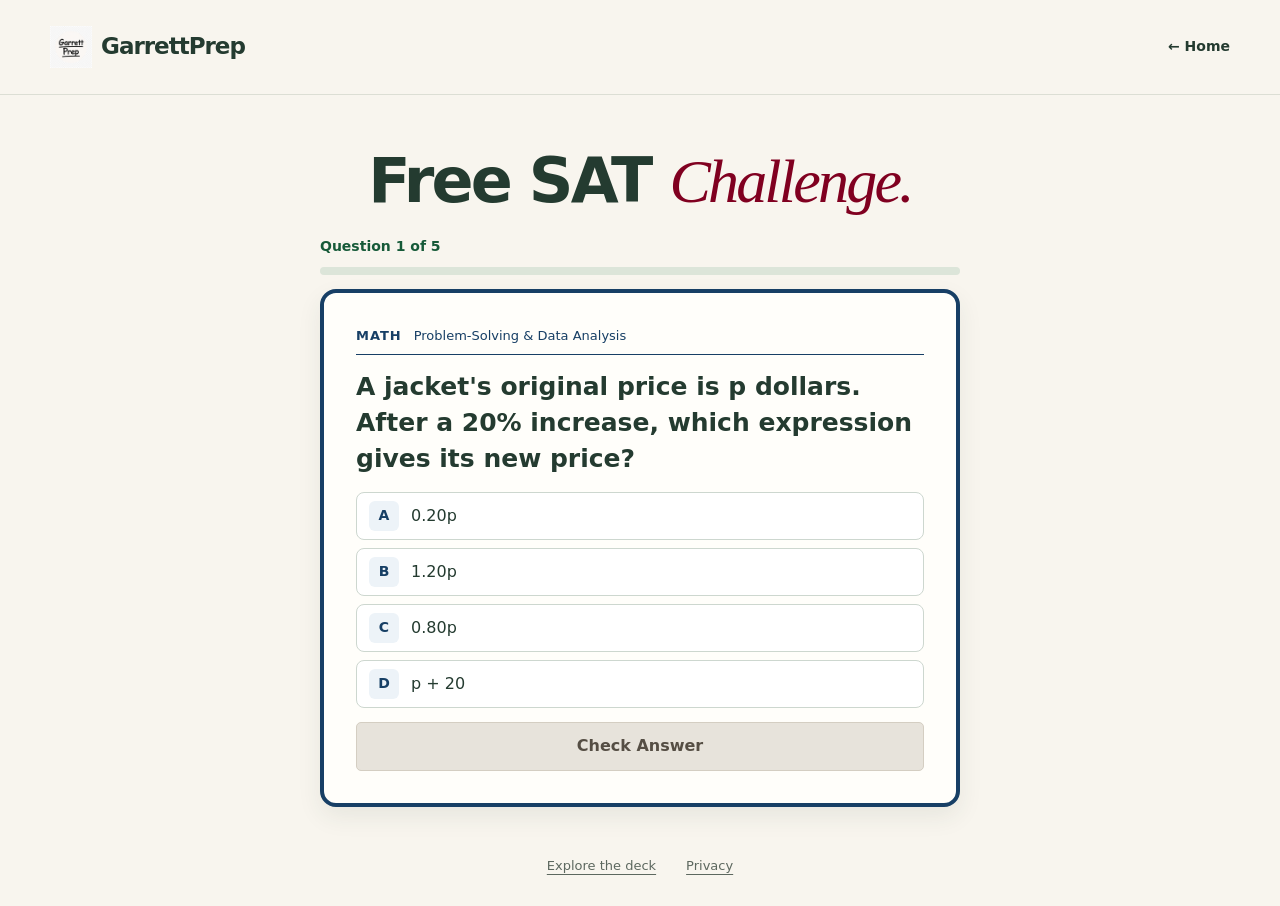
==== challenge.html @ 31d1ecd1 "Build GarrettPrep SAT Challenge and refresh the deck homepage" ====
<!doctype html>
<html lang="en">
<head>
  <meta charset="utf-8">
  <meta name="viewport" content="width=device-width,initial-scale=1">
  <title>Free SAT Challenge | GarrettPrep</title>
  <meta name="description" content="Think you can beat your teen on the SAT? Try five GarrettPrep Math and Reading &amp; Writing questions and challenge your family.">
  <meta property="og:title" content="Can you beat my score? | GarrettPrep SAT Challenge">
  <meta property="og:description" content="Five questions. Two minutes. Bragging rights on the line.">
  <meta property="og:type" content="website">
  <meta name="theme-color" content="#165a38">
  <link rel="canonical" href="https://garrettprep.com/challenge.html">
  <link rel="icon" href="assets/garrettprep-favicon.png">
  <link rel="stylesheet" href="styles.css">
  <script src="product-config.js" defer></script>
  <script src="challenge-questions.js" defer></script>
  <script src="challenge.js" defer></script>
</head>
<body class="challenge-page">
  <a class="skip" href="#main">Skip to content</a>
  <header>
    <div class="wrap nav">
      <a class="brand" href="./">
        <img src="assets/garrettprep-favicon.png" alt="" width="42" height="42">
        <span>GarrettPrep</span>
      </a>
      <nav aria-label="Main navigation">
        <a class="back-home" href="./"><span aria-hidden="true">←</span> Home</a>
      </nav>
    </div>
  </header>
  <main class="wrap challenge-main" id="main">
    <h1>Free SAT <em>Challenge.</em></h1>
    <noscript><p>Turn on JavaScript to play the challenge.</p></noscript>
    <section id="round" aria-label="Question" hidden>
      <div class="round-progress">
        <span id="question-count"></span>
        <progress id="progress" max="5" aria-label="Questions answered"></progress>
      </div>
      <article class="quiz-card" id="quiz-card">
        <div class="quiz-meta">
          <span id="subject"></span>
          <span id="topic"></span>
        </div>
        <form id="answer-form">
          <h2 id="prompt" tabindex="-1"></h2>
          <div class="answer-options" id="answers" role="radiogroup" aria-labelledby="prompt"></div>
          <button class="button quiz-action" id="check-answer" type="submit" disabled>Check Answer</button>
        </form>
        <div class="feedback" id="feedback" hidden>
          <h3 tabindex="-1" id="feedback-title"></h3>
          <p id="explanation"></p>
          <div class="clue">
            <strong>CLUE</strong>
            <p id="clue"></p>
          </div>
          <button class="button quiz-action" id="next" type="button">Next Question</button>
        </div>
      </article>
    </section>
    <section id="results" class="results" aria-labelledby="result-title" hidden>
      <div class="score-panel">
        <p class="result-score" id="result-score"></p>
        <h2 id="result-title" tabindex="-1"></h2>
        <p id="takeaway"></p>
        <p>Think someone at your table can beat you?</p>
        <div class="result-actions">
          <button class="button" id="share" type="button">Challenge Someone</button>
          <button class="button button-outline" id="replay" type="button">Play Again</button>
        </div>
        <p id="share-status" role="status"></p>
        <label id="share-fallback" hidden>Copy this challenge link
          <input id="share-url" type="url" readonly>
        </label>
      </div>
      <article class="results-deck">
        <div>
          <h3>Take the challenge to the table.</h3>
          <p>The 120-card GarrettPrep SAT Prep Deck makes a gift for teens and a screen-free game for the family. Study solo or play together, with answers, explanations, and clues on the study cards.</p>
          <a class="button" id="product-cta" href="./#launch">Join the Waitlist <span aria-hidden="true">→</span></a>
        </div>
        <figure class="deck-art" aria-label="GarrettPrep study and gameplay card artwork">
          <img src="assets/reading-front.webp" width="525" height="750" alt="" loading="lazy">
          <img src="assets/game-front-v4.webp" width="525" height="750" alt="" loading="lazy">
          <img src="assets/math-front.webp" width="525" height="750" alt="" loading="lazy">
        </figure>
      </article>
    </section>
  </main>
  <footer class="wrap challenge-footer">
    <a href="./#inside">Explore the deck</a>
    <a href="privacy.html">Privacy</a>
  </footer>
</body>
</html>
---- styles.css ----
:root {
  --cream:#f8f5ee;
  --ink:#243b30;
  --green:#165a38;
  --wine:#800020;
  --line:#dcded4;
  --muted:#5d685f}
* {
  box-sizing:border-box}
html {
  scroll-behavior:smooth;
  scroll-padding-top:100px}
body {
  margin:0;
  background:var(--cream);
  color:var(--ink);
  font:16px/1.65 system-ui,-apple-system,BlinkMacSystemFont,"Segoe UI",sans-serif}
img {
  display:block;
  max-width:100%;
  height:auto}
a {
  color:inherit;
  text-underline-offset:4px}
button,input {
  font:inherit}
button,a,input,summary {
  touch-action:manipulation}
a:focus-visible,button:focus-visible,input:focus-visible,summary:focus-visible {
  outline:3px solid #b86a15;
  outline-offset:5px}
.wrap {
  width:min(1180px,calc(100% - 80px));
  margin:auto}
.section {
  padding-top:100px;
  padding-bottom:100px}
header {
  background:var(--cream);
  border-bottom:1px solid var(--line)}
.nav {
  display:flex;
  justify-content:space-between;
  align-items:center;
  min-height:94px;
  gap:24px}
.brand {
  display:flex;
  align-items:center;
  gap:9px;
  text-decoration:none;
  font-weight:750;
  font-size:23px;
  letter-spacing:-1px}
.brand img {
  width:42px;
  height:42px;
  object-fit:contain}
nav {
  display:flex;
  gap:32px;
  align-items:center}
nav a {
  text-decoration:none;
  font-size:14px;
  font-weight:600}
.button {
  display:inline-flex;
  align-items:center;
  justify-content:center;
  gap:28px;
  background:var(--wine);
  color:white;
  text-decoration:none;
  border:1px solid var(--wine);
  padding:16px 25px;
  border-radius:5px;
  font-weight:650;
  cursor:pointer;
  min-height:48px}
.button:hover {
  background:#641329}
.button.small {
  padding:11px 19px}
.hero {
  display:grid;
  grid-template-columns:minmax(0,1.15fr) minmax(0,1fr);
  grid-template-areas:"copy preview" "action preview";
  grid-template-rows:1fr auto;
  column-gap:clamp(32px,6vw,94px);
  row-gap:24px;
  padding-top:clamp(40px,6vw,86px);
  padding-bottom:clamp(40px,6vw,86px)}
.hero-copy {
  grid-area:copy;
  align-self:end}
.hero-action {
  grid-area:action;
  justify-self:start;
  align-self:start}
.hero-invitation {
  max-width:480px;
  border-top:1px solid var(--line);
  padding-top:18px}
.hero-invitation h2 {
  font-size:clamp(20px,2.4vw,30px);
  letter-spacing:-.025em;
  margin:0 0 5px}
.hero-invitation p {
  margin:0;
  color:var(--muted)}
.eyebrow {
  font-size:11px;
  letter-spacing:1.65px;
  font-weight:750;
  text-transform:uppercase;
  color:var(--green);
  margin:0 0 24px}
h1,h2,h3,p {
  margin-top:0}
h1 {
  font-size:clamp(48px,5.8vw,78px);
  line-height:1.04;
  letter-spacing:-3.5px;
  font-weight:600;
  margin-bottom:26px}
h1 em {
  font-family:Georgia,serif;
  font-weight:400;
  color:var(--wine)}
h2 {
  font-size:clamp(34px,4vw,51px);
  line-height:1.13;
  font-weight:550;
  letter-spacing:-1.8px;
  margin-bottom:28px}
h3 {
  font-size:24px;
  line-height:1.25;
  letter-spacing:-.6px;
  font-weight:600}
.lead {
  font-size:18px;
  line-height:1.65;
  max-width:530px}
.product-name {
  font-size:21px;
  font-weight:700;
  margin-bottom:2px}
.tagline {
  font-family:Georgia,serif;
  font-style:italic;
  font-size:20px;
  margin-bottom:22px}
.quiet {
  font-size:12px;
  color:var(--muted);
  margin-top:14px}
.preview-stage {
  grid-area:preview;
  align-self:center;
  display:grid;
  place-items:center;
  padding:clamp(24px,4vw,52px);
  border:1px solid #d4decf;
  border-radius:18px;
  background:#e6ece1;
  background-image:radial-gradient(#165a3821 .7px,transparent .7px);
  background-size:12px 12px}
.question-preview {
  width:min(100%,345px);
  padding:clamp(16px,2.5vw,28px);
  color:#20394f;
  background:#fffefa;
  border:5px solid #173f65;
  border-radius:17px;
  box-shadow:5px 6px 0 #b2bfac,0 18px 28px #233c3022}
.preview-header,.quiz-meta {
  display:flex;
  flex-wrap:wrap;
  align-items:center;
  justify-content:space-between;
  column-gap:12px;
  border-bottom:1px solid currentColor;
  padding-bottom:8px;
  margin-bottom:14px}
.preview-header h2 {
  margin:0;
  font-size:clamp(17px,2.2vw,26px);
  font-weight:750;
  letter-spacing:.045em;
  text-transform:uppercase}
.preview-header span {
  font-size:13px;
  font-weight:650}
.question-preview > p {
  margin-bottom:16px;
  color:var(--ink);
  font-size:clamp(16px,1.6vw,21px);
  line-height:1.45}
.preview-choices {
  display:grid;
  grid-template-columns:repeat(2,minmax(0,1fr));
  gap:8px;
  padding:0;
  margin:0;
  list-style:none}
.preview-choices li {
  display:flex;
  gap:10px;
  align-items:center;
  padding:5px 10px;
  border:1px solid #d6e0e6;
  border-radius:6px}
.preview-choices span {
  font-size:13px;
  font-weight:750}
.deck-count {
  background:var(--green);
  color:white;
  padding:29px 0}
.deck-count .wrap {
  display:flex;
  justify-content:space-between;
  align-items:center;
  gap:20px}
.deck-count strong {
  font-size:21px;
  font-weight:550}
.deck-count p {
  margin:0;
  font-size:14px;
  color:#e4ecdf}
.two {
  display:grid;
  grid-template-columns:1fr 1fr;
  gap:60px}
.ways {
  margin-top:45px}
.ways article {
  padding:30px 0 0;
  border-top:1px solid var(--line)}
.ways article:nth-child(2) {
  border-top-color:var(--wine)}
.number {
  font-size:12px;
  letter-spacing:1px;
  color:var(--wine);
  font-weight:700;
  display:block;
  margin-bottom:20px}
.ways p {
  max-width:475px}
.inside {
  background:#eaf0e6}
.section-top {
  display:flex;
  align-items:end;
  justify-content:space-between;
  gap:60px;
  margin-bottom:45px}
.section-top>p {
  max-width:340px}
.inside .section-top {
  display:grid;
  grid-template-columns:minmax(0,1fr) minmax(180px,.48fr);
  align-items:center;
  gap:24px;
  margin-bottom:40px}
.inside .inside-headline {
  font-size:clamp(38px,5.4vw,72px);
  line-height:1.08;
  letter-spacing:-.055em;
  margin:0}
.inside .section-top p:last-child {
  margin:10px 0 0;
  color:var(--muted)}
.deck-art {
  display:grid;
  grid-template-columns:repeat(3,minmax(0,1fr));
  align-items:center;
  padding:14px 18px;
  margin:0}
.deck-art img {
  width:124%;
  max-width:none;
  border-radius:8%;
  box-shadow:0 8px 15px #1f342e38}
.deck-art img:first-child {
  transform:rotate(-12deg) translateX(8%)}
.deck-art img:nth-child(2) {
  z-index:1;
  transform:translate(-10%,-5%)}
.deck-art img:last-child {
  transform:rotate(12deg) translateX(-25%)}
.card-grid {
  display:grid;
  grid-template-columns:repeat(3,1fr);
  gap:36px}
.card-stage {
  background:#dfe7da;
  border-radius:8px;
  padding:28px 45px}
.card-stage>img {
  width:100%;
  box-shadow:0 10px 18px #193f2820;
  border-radius:10px}
.card-flip {
  display:block;
  width:100%;
  aspect-ratio:525 / 750;
  border:0;
  padding:0;
  background:transparent;
  cursor:pointer;
  position:relative;
  perspective:1100px;
  border-radius:10px}
.card-flip-inner {
  display:block;
  width:100%;
  height:100%;
  position:relative;
  transform-style:preserve-3d;
  -webkit-transform-style:preserve-3d;
  transition:transform .68s cubic-bezier(.2,.72,.2,1)}
.card-flip.is-flipped .card-flip-inner {
  transform:rotateY(180deg)}
.card-face {
  display:block;
  position:absolute;
  inset:0;
  border-radius:10px;
  backface-visibility:hidden;
  -webkit-backface-visibility:hidden}
.card-front {
  transform:rotateY(0deg)}
.card-back {
  transform:rotateY(180deg)}
.card-face img {
  width:100%;
  height:100%;
  object-fit:contain;
  box-shadow:0 10px 18px #193f2820;
  border-radius:10px}
.card-flip:hover {
  box-shadow:0 12px 24px #193f2820}
/* Effects on .card-flip-inner flatten its 3D child faces. */
.brand-card-back {
  display:flex;
  justify-content:center;
  align-items:center;
  background:#fff url('assets/game-front-v4.webp') center / 100% 100% no-repeat;
  box-shadow:0 10px 18px #193f2820}
.brand-card-back::before {
  content:"";
  position:absolute;
  inset:6.5% 6.2%;
  background:#fff}
.game-back-logo-frame {
  display:block;
  position:relative;
  z-index:1;
  width:87%;
  aspect-ratio:1;
  border-radius:50%;
  overflow:hidden}
.brand-card-back .game-back-logo {
  position:absolute;
  left:-16%;
  top:-16%;
  display:block;
  width:132%;
  height:132%;
  max-width:none;
  object-fit:cover;
  border-radius:0;
  box-shadow:none}
.card-flip:focus-visible {
  outline:3px solid var(--wine);
  outline-offset:6px}
.sample .eyebrow {
  margin-top:27px;
  margin-bottom:8px}
.sample h3 {
  font-size:22px;
  margin-bottom:12px}
.sample>p:last-child {
  font-size:14px;
  color:var(--muted)}
.game-caption {
  font-family:Georgia,serif;
  font-style:italic;
  font-size:14px;
  height:44px;
  margin:0;
  padding-top:9px}
.testimonials {
  display:grid;
  grid-template-columns:repeat(3,minmax(0,1fr));
  gap:22px;
  margin-top:35px}
.section-intro {
  max-width:600px;
  color:var(--muted)}
.quote {
  margin:0;
  background:white;
  padding:32px;
  border-radius:6px;
  border:1px solid var(--line)}
.quote-featured {
  grid-column:1 / -1;
  padding:40px;
  background:#fffefa;
  border-top:3px solid var(--wine)}
.score-jump {
  display:flex;
  align-items:baseline;
  gap:.22em;
  margin:0;
  color:var(--wine);
  font-size:clamp(45px,6vw,68px);
  letter-spacing:-2.5px;
  line-height:1.12;
  font-weight:780;
  font-variant-numeric:tabular-nums}
.score-jump .score-arrow {
  color:var(--green);
  font-weight:400;
  font-size:.73em}
.score-jump-secondary {
  font-size:clamp(31px,3.4vw,43px);
  letter-spacing:-1.8px}
.score-caption {
  margin:10px 0 24px;
  color:var(--muted);
  font-size:13px;
  font-weight:600}
.quote blockquote {
  font-family:Georgia,serif;
  font-size:19px;
  line-height:1.55;
  margin:0 0 22px}
.quote-featured blockquote {
  font-size:clamp(20px,2.4vw,25px);
  max-width:690px}
.quote figcaption {
  font-weight:650;
  font-size:14px}
.quote figcaption span {
  font-weight:400}
.founder {
  background:#eee8de}
.founder-grid {
  display:grid;
  grid-template-columns:.8fr 1.2fr;
  align-items:center;
  gap:90px}
.founder figure {
  margin:0}
.founder img {
  width:100%;
  max-width:400px;
  border-radius:5px}
.faq {
  display:grid;
  grid-template-columns:.7fr 1.3fr;
  gap:70px}
details {
  border-bottom:1px solid var(--line);
  padding:20px 0}
summary {
  cursor:pointer;
  font-weight:600;
  font-size:17px;
  min-height:26px}
details p {
  padding-top:15px;
  font-size:15px;
  margin-bottom:0}
.launch {
  background:var(--green);
  color:white}
.launch-grid {
  display:grid;
  grid-template-columns:1fr 1fr;
  gap:100px;
  align-items:center}
.launch .eyebrow,.launch .quiet {
  color:#dbe8d5}
.launch p {
  max-width:450px}
.form-panel {
  padding:35px;
  background:#ffffff0b;
  border:1px solid #ffffff30;
  border-radius:6px}
.form-panel label {
  display:block;
  font-size:14px}
.form-panel input[type=email] {
  display:block;
  width:100%;
  padding:16px;
  margin:9px 0 18px;
  border:1px solid #b9c6b3;
  border-radius:4px;
  background:white;
  color:var(--ink)}
.consent {
  display:flex!important;
  gap:10px;
  align-items:flex-start;
  font-size:12px!important;
  margin:0 0 23px}
.consent input {
  width:18px;
  height:18px;
  flex-shrink:0;
  margin:2px 0}
.form-panel .button {
  width:100%}
.form-status {
  font-size:14px;
  margin:14px 0 0}
.button:disabled {
  opacity:.7;
  cursor:wait}
footer {
  display:grid;
  grid-template-columns:1fr 1fr auto;
  gap:30px;
  padding-top:45px;
  padding-bottom:25px;
  font-size:13px}
footer .brand {
  font-size:21px}
.footer-note {
  grid-column:1/-1;
  border-top:1px solid var(--line);
  padding-top:20px;
  margin:0}
.skip {
  position:absolute;
  top:-100px;
  padding:12px;
  background:white;
  z-index:10}
.skip:focus {
  top:10px}
.document {
  max-width:700px;
  padding:70px 0;
  min-height:70vh}
.document h1 {
  font-size:46px}

.challenge-main {
  max-width:900px;
  min-height:70vh;
  padding:clamp(28px,5vw,54px) 0 28px}
.challenge-main > h1 {
  text-align:center;
  font-size:clamp(36px,6vw,62px);
  letter-spacing:-.045em;
  margin:0 0 22px}
#round {
  max-width:640px;
  margin-inline:auto}
.round-progress {
  display:grid;
  gap:8px;
  margin-bottom:14px;
  font-size:14px;
  font-weight:700;
  color:var(--green)}
.round-progress progress {
  width:100%;
  height:8px;
  border:0;
  border-radius:10px;
  overflow:hidden;
  background:#dce5d9;
  accent-color:var(--green)}
.round-progress progress::-webkit-progress-bar {
  background:#dce5d9}
.round-progress progress::-webkit-progress-value {
  background:var(--green)}
.quiz-card {
  --subject:#173f65;
  --subject-tint:#edf3f8;
  border:4px solid var(--subject);
  border-radius:16px;
  padding:clamp(16px,4vw,32px);
  background:#fffefa;
  box-shadow:0 10px 24px #233c3014}
.quiz-card.is-reading {
  --subject:var(--wine);
  --subject-tint:#f9eef0}
.quiz-meta {
  justify-content:flex-start;
  color:var(--subject);
  row-gap:4px;
  font-size:13px}
#subject {
  font-weight:750;
  text-transform:uppercase;
  letter-spacing:.075em}
#prompt {
  margin:0 0 16px;
  font-size:clamp(19px,3vw,25px);
  line-height:1.43;
  letter-spacing:0}
.answer-options {
  display:grid;
  gap:8px}
.answer-option {
  position:relative;
  display:flex;
  align-items:center;
  gap:12px;
  min-height:48px;
  padding:7px 12px;
  border:1px solid #cdd7cf;
  border-radius:8px;
  background:white;
  cursor:pointer;
  line-height:1.4}
.answer-option input {
  position:absolute;
  width:1px;
  height:1px;
  opacity:0}
.answer-letter {
  display:grid;
  place-items:center;
  flex:0 0 30px;
  height:30px;
  border-radius:6px;
  color:var(--subject);
  background:var(--subject-tint);
  font-size:14px;
  font-weight:750}
@media(hover:hover) {
  .answer-option:not(.is-locked):hover {
    border-color:var(--subject);
    background:var(--subject-tint)}
}
.answer-option:has(input:focus-visible) {
  outline:3px solid #b86a15;
  outline-offset:2px}
.answer-option:has(input:checked) {
  border-color:var(--subject);
  background:var(--subject-tint);
  box-shadow:inset 0 0 0 1px var(--subject)}
.answer-option.is-locked {
  cursor:default}
.answer-option.is-correct {
  border-color:var(--green);
  background:#e9f3e7;
  box-shadow:inset 0 0 0 1px var(--green)}
.answer-option.is-incorrect {
  border-color:var(--wine);
  background:#f9edef;
  box-shadow:inset 0 0 0 1px var(--wine)}
.answer-option.is-correct::after,.answer-option.is-incorrect::after {
  margin-left:auto;
  font-weight:750}
.answer-option.is-correct::after {
  content:"✓" / "";
  color:var(--green)}
.answer-option.is-incorrect::after {
  content:"×" / "";
  color:var(--wine)}
.quiz-action {
  width:100%;
  margin-top:14px;
  padding-block:10px}
.quiz-action:disabled {
  background:#e7e3db;
  border-color:#d4cec2;
  color:#554e44;
  cursor:default;
  opacity:1}
.challenge-page [hidden] {
  display:none}
.feedback {
  border-top:1px solid var(--line);
  margin-top:17px;
  padding-top:16px}
.feedback h3 {
  font-size:19px;
  letter-spacing:0;
  margin:0 0 8px}
.feedback p,.clue p {
  margin:0}
.clue {
  margin-top:13px;
  padding:11px 13px;
  border:1px solid #b0c5af;
  border-radius:7px;
  background:#edf3ea}
.clue strong {
  color:var(--green);
  font-size:12px;
  letter-spacing:.08em}
[tabindex="-1"] {
  scroll-margin-top:16px}
html:has(.challenge-page) {
  scroll-padding-top:0}
.results {
  display:grid;
  gap:18px}
.score-panel {
  text-align:center;
  padding:clamp(20px,4vw,38px);
  background:#fffefa;
  border:1px solid var(--line);
  border-top:4px solid var(--wine);
  border-radius:12px}
.result-score {
  font-size:clamp(22px,4vw,34px);
  font-weight:750;
  color:var(--wine);
  margin-bottom:3px}
.score-panel h2 {
  margin-bottom:12px;
  font-family:Georgia,serif;
  font-size:clamp(28px,4.5vw,44px);
  letter-spacing:-.03em}
.score-panel > p:not(.result-score) {
  max-width:52ch;
  margin-inline:auto}
.result-actions {
  display:flex;
  justify-content:center;
  flex-wrap:wrap;
  gap:10px}
.result-actions .button,.results-deck .button {
  padding:10px 18px}
.button-outline {
  background:transparent;
  color:var(--wine)}
.button-outline:hover {
  background:#f9eef0}
#share-status {
  margin:8px 0 0}
#share-status:empty {
  margin:0}
#share-url {
  display:block;
  width:min(100%,30ch);
  margin:6px auto;
  padding:8px}
.results-deck {
  display:grid;
  grid-template-columns:minmax(0,1.45fr) minmax(0,1fr);
  align-items:center;
  gap:16px;
  padding:clamp(20px,4vw,32px);
  background:#e8eee2;
  border-radius:12px;
  border:1px solid #cedac9}
.results-deck h3 {
  margin-bottom:10px}
.challenge-footer {
  display:flex;
  justify-content:center;
  padding:20px 0 30px;
  color:var(--muted)}

@media(max-width:800px) {
  .wrap {
  width:calc(100% - 40px)}
.nav {
  min-height:78px}
.brand {
  font-size:20px}
nav {
  gap:12px}
nav>a:not(.button):not(.back-home):not(.nav-challenge) {
  display:none}
.button.small {
  font-size:12px;
  padding:10px 12px}
.hero {
  gap:16px;
  padding-top:28px;
  grid-template-columns:minmax(0,1fr);
  grid-template-areas:"copy" "preview" "action"}
.hero-copy {
  max-width:560px}
.hero-action {
  width:100%}
.preview-stage {
  padding:14px;
  place-items:stretch}
.question-preview {
  width:100%;
  padding:13px 15px;
  border-width:3px;
  border-radius:12px;
  box-shadow:3px 4px 0 #b2bfac}
.preview-header {
  margin-bottom:8px;
  padding-bottom:5px}
.question-preview > p {
  margin-bottom:10px}
h1 {
  font-size:56px;
  letter-spacing:-2.5px}
.section {
  padding-top:65px;
  padding-bottom:65px}
.deck-count .wrap {
  display:block;
  text-align:center}
.deck-count strong {
  font-size:18px}
.deck-count p {
  margin-top:8px}
.two {
  gap:28px}
.section-top {
  display:block}
.card-grid {
  gap:18px}
.card-stage {
  padding:18px}
.founder-grid,.faq,.launch-grid {
  grid-template-columns:1fr;
  gap:35px}
.founder img {
  max-width:320px}
.faq h2 br {
  display:none}
.form-panel {
  padding:25px}
footer {
  grid-template-columns:1fr 1fr}
}

@media(max-width:900px) {
  .testimonials {
    grid-template-columns:1fr}
  .quote-featured {
    grid-column:auto}
}
@media(max-width:540px) {
  .two,.card-grid {
  grid-template-columns:1fr}
.card-stage {
  padding:25px 60px}
.sample {
  max-width:380px;
  margin:auto;
  width:100%}
.sample+.sample {
  margin-top:25px}
.nav {
  min-height:62px;
  gap:10px}
.nav .nav-challenge {
  display:none}
.hero h1 {
  font-size:clamp(36px,10vw,49px);
  letter-spacing:-.055em;
  margin-bottom:13px}
.hero h1 em {
  white-space:nowrap}
.hero-invitation {
  padding-top:11px}
.hero-invitation p {
  font-size:14px}
.hero-action {
  gap:12px;
  padding:11px 8px}
.preview-choices {
  grid-template-columns:repeat(4,minmax(0,1fr));
  gap:5px}
.preview-choices li {
  gap:5px;
  padding-inline:6px}
h1 {
  font-size:49px}
.product-name {
  font-size:18px}
.tagline {
  font-size:18px;
  margin-bottom:13px}
.inside .section-top,.results-deck {
  grid-template-columns:minmax(0,1fr)}
.inside .deck-art,.results-deck .deck-art {
  width:min(100%,250px);
  justify-self:center}
.result-actions > .button {
  flex:1 1 auto}
.results-deck .button {
  width:100%}
.quote {
  padding:25px}
.quote blockquote {
  font-size:23px}
footer {
  grid-template-columns:1fr;
  gap:15px}
.brand img {
  width:32px;
  height:32px}
}

@media(prefers-reduced-motion:reduce) {
  .card-flip-inner {
    transition:none}
  html {
  scroll-behavior:auto}
}


@media(max-width:800px) {
  .inside .inside-headline {
    white-space:normal;
    font-size:clamp(38px,7.2vw,58px)}
}
@media(max-width:540px) {
  .inside .inside-headline {
    font-size:clamp(36px,9vw,48px)}
}
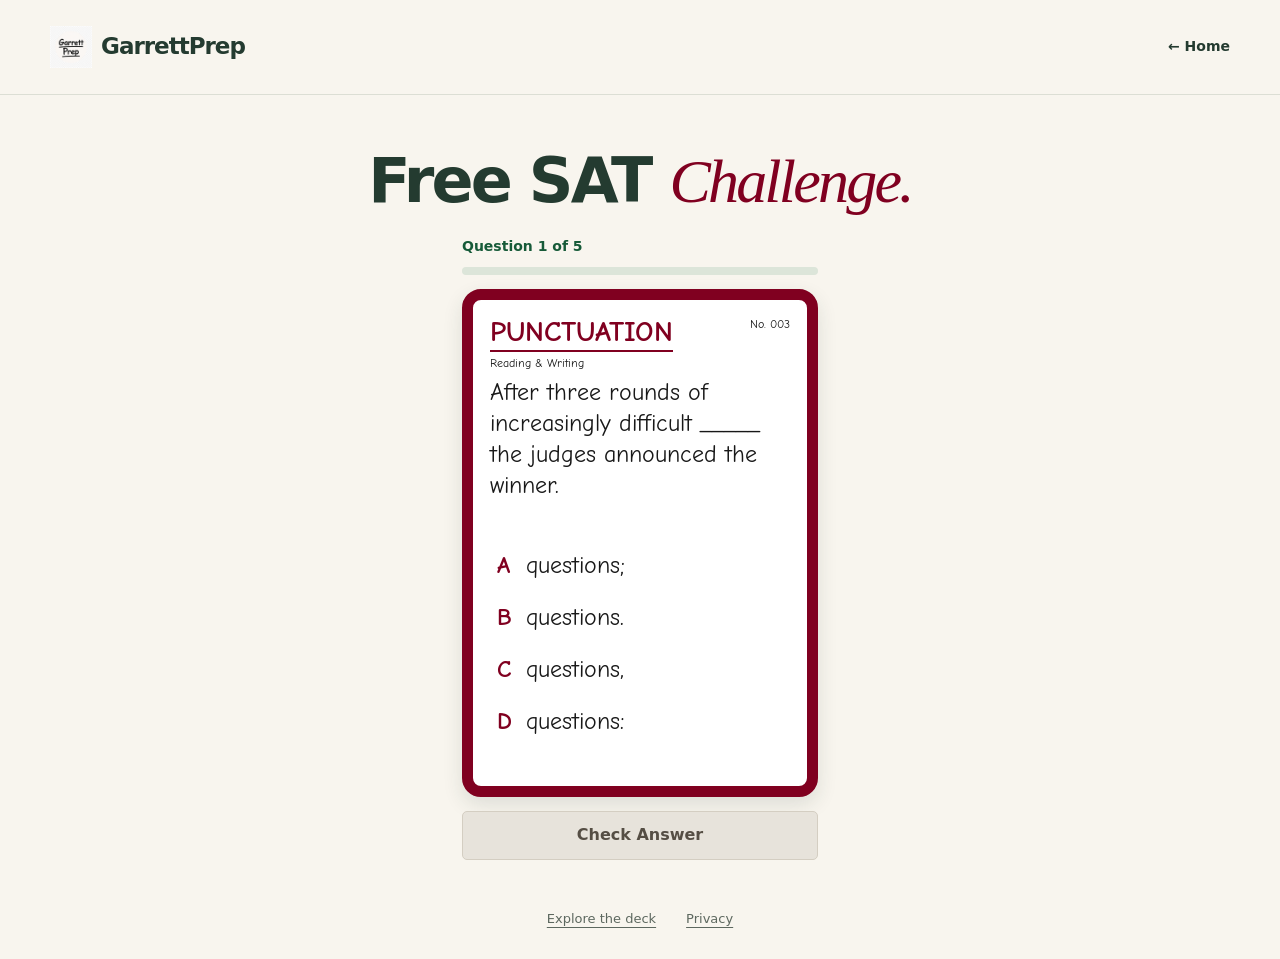
==== commit ab1ed2eb: "Match the SAT Challenge to the printed GarrettPrep cards" ====
--- a/challenge.html
+++ b/challenge.html
@@ -38,25 +38,34 @@
         <progress id="progress" max="5" aria-label="Questions answered"></progress>
       </div>
       <article class="quiz-card" id="quiz-card">
-        <div class="quiz-meta">
-          <span id="subject"></span>
-          <span id="topic"></span>
-        </div>
-        <form id="answer-form">
+        <form class="quiz-front" id="answer-form">
+          <div class="quiz-meta">
+            <span id="topic"></span>
+            <span id="card-number"></span>
+            <span id="subject"></span>
+          </div>
           <h2 id="prompt" tabindex="-1"></h2>
           <div class="answer-options" id="answers" role="radiogroup" aria-labelledby="prompt"></div>
-          <button class="button quiz-action" id="check-answer" type="submit" disabled>Check Answer</button>
         </form>
-        <div class="feedback" id="feedback" hidden>
-          <h3 tabindex="-1" id="feedback-title"></h3>
-          <p id="explanation"></p>
+        <div class="quiz-back" id="feedback" hidden>
+          <h2 class="card-answer" id="feedback-title" tabindex="-1">
+            <span class="card-answer-label" aria-hidden="true">Answer</span>
+            <span class="visually-hidden" id="answer-announcement"></span>
+            <span id="correct-answer"></span>
+          </h2>
+          <div>
+            <h3>Why?</h3>
+            <p id="explanation"></p>
+          </div>
           <div class="clue">
-            <strong>CLUE</strong>
+            <h3>Clue</h3>
             <p id="clue"></p>
           </div>
-          <button class="button quiz-action" id="next" type="button">Next Question</button>
         </div>
       </article>
+      <p class="answer-outcome" id="answer-outcome" aria-hidden="true" hidden></p>
+      <button class="button quiz-action" id="check-answer" type="submit" form="answer-form" disabled>Check Answer</button>
+      <button class="button quiz-action" id="next" type="button" hidden>Next Question</button>
     </section>
     <section id="results" class="results" aria-labelledby="result-title" hidden>
       <div class="score-panel">
--- a/styles.css
+++ b/styles.css
@@ -1,3 +1,14 @@
+@font-face {
+  font-family:"Comic Neue";
+  src:url("assets/comic-neue-400.woff2") format("woff2");
+  font-weight:400;
+  font-display:swap}
+@font-face {
+  font-family:"Comic Neue";
+  src:url("assets/comic-neue-700.woff2") format("woff2");
+  font-weight:700;
+  font-display:swap}
+
 :root {
   --cream:#f8f5ee;
   --ink:#243b30;
@@ -161,60 +172,17 @@
   align-self:center;
   display:grid;
   place-items:center;
-  padding:clamp(24px,4vw,52px);
+  margin:0;
+  padding:clamp(24px,3vw,42px);
   border:1px solid #d4decf;
   border-radius:18px;
   background:#e6ece1;
   background-image:radial-gradient(#165a3821 .7px,transparent .7px);
   background-size:12px 12px}
-.question-preview {
-  width:min(100%,345px);
-  padding:clamp(16px,2.5vw,28px);
-  color:#20394f;
-  background:#fffefa;
-  border:5px solid #173f65;
+.preview-stage img {
+  width:min(100%,262px);
   border-radius:17px;
-  box-shadow:5px 6px 0 #b2bfac,0 18px 28px #233c3022}
-.preview-header,.quiz-meta {
-  display:flex;
-  flex-wrap:wrap;
-  align-items:center;
-  justify-content:space-between;
-  column-gap:12px;
-  border-bottom:1px solid currentColor;
-  padding-bottom:8px;
-  margin-bottom:14px}
-.preview-header h2 {
-  margin:0;
-  font-size:clamp(17px,2.2vw,26px);
-  font-weight:750;
-  letter-spacing:.045em;
-  text-transform:uppercase}
-.preview-header span {
-  font-size:13px;
-  font-weight:650}
-.question-preview > p {
-  margin-bottom:16px;
-  color:var(--ink);
-  font-size:clamp(16px,1.6vw,21px);
-  line-height:1.45}
-.preview-choices {
-  display:grid;
-  grid-template-columns:repeat(2,minmax(0,1fr));
-  gap:8px;
-  padding:0;
-  margin:0;
-  list-style:none}
-.preview-choices li {
-  display:flex;
-  gap:10px;
-  align-items:center;
-  padding:5px 10px;
-  border:1px solid #d6e0e6;
-  border-radius:6px}
-.preview-choices span {
-  font-size:13px;
-  font-weight:750}
+  box-shadow:0 15px 26px #233c3033}
 .deck-count {
   background:var(--green);
   color:white;
@@ -282,17 +250,18 @@
   padding:14px 18px;
   margin:0}
 .deck-art img {
-  width:124%;
+  width:111%;
   max-width:none;
   border-radius:8%;
   box-shadow:0 8px 15px #1f342e38}
 .deck-art img:first-child {
-  transform:rotate(-12deg) translateX(8%)}
+  transform:rotate(-10deg) translateX(2%)}
 .deck-art img:nth-child(2) {
   z-index:1;
-  transform:translate(-10%,-5%)}
+  transform:translate(-6%,-5%)}
 .deck-art img:last-child {
-  transform:rotate(12deg) translateX(-25%)}
+  z-index:2;
+  transform:rotate(10deg) translateX(1%)}
 .card-grid {
   display:grid;
   grid-template-columns:repeat(3,1fr);
@@ -566,7 +535,7 @@
   letter-spacing:-.045em;
   margin:0 0 22px}
 #round {
-  max-width:640px;
+  max-width:356px;
   margin-inline:auto}
 .round-progress {
   display:grid;
@@ -588,91 +557,95 @@
 .round-progress progress::-webkit-progress-value {
   background:var(--green)}
 .quiz-card {
-  --subject:#173f65;
-  --subject-tint:#edf3f8;
-  border:4px solid var(--subject);
-  border-radius:16px;
-  padding:clamp(16px,4vw,32px);
-  background:#fffefa;
-  box-shadow:0 10px 24px #233c3014}
+  --card-color:#153c69;
+  --card-tint:#edf3f8;
+  display:grid;
+  aspect-ratio:7 / 10;
+  border:clamp(7px,2.1vw,11px) solid var(--card-color);
+  border-radius:19px;
+  padding:clamp(10px,3.25vw,17px);
+  background:#fff;
+  color:#181818;
+  font:400 clamp(19px,5.7vw,24px)/1.3 "Comic Neue","Comic Sans MS",system-ui,sans-serif;
+  box-shadow:0 8px 20px #233c301f}
 .quiz-card.is-reading {
-  --subject:var(--wine);
-  --subject-tint:#f9eef0}
+  --card-color:var(--wine);
+  --card-tint:#f9eef0}
+.quiz-card.is-revealed {
+  --card-color:#7d5e00;
+  --card-tint:#fdf8e9}
+.quiz-card.is-reading.is-revealed {
+  --card-color:#12563b;
+  --card-tint:#eff7f1}
+.quiz-front,.quiz-back {
+  display:flex;
+  flex-direction:column;
+  min-width:0}
 .quiz-meta {
-  justify-content:flex-start;
-  color:var(--subject);
-  row-gap:4px;
-  font-size:13px}
+  display:grid;
+  grid-template-columns:minmax(0,1fr) auto;
+  align-items:start;
+  gap:4px 8px;
+  margin-bottom:5px}
+#topic {
+  justify-self:start;
+  padding-bottom:4px;
+  border-bottom:2px solid var(--card-color);
+  color:var(--card-color);
+  font-size:clamp(22px,7vw,29px);
+  font-weight:700;
+  line-height:1.02;
+  text-transform:uppercase}
+#topic.is-long {
+  font-size:clamp(14px,4vw,18px)}
+#card-number,#subject {
+  font-size:12px}
+#card-number {
+  white-space:nowrap}
 #subject {
-  font-weight:750;
-  text-transform:uppercase;
-  letter-spacing:.075em}
+  grid-column:1 / -1}
 #prompt {
-  margin:0 0 16px;
-  font-size:clamp(19px,3vw,25px);
-  line-height:1.43;
+  margin:0 0 18px;
+  font-size:inherit;
+  font-weight:400;
+  line-height:inherit;
   letter-spacing:0}
 .answer-options {
   display:grid;
-  gap:8px}
+  gap:4px;
+  margin:auto 0 clamp(14px,4.5vw,23px)}
 .answer-option {
   position:relative;
   display:flex;
   align-items:center;
-  gap:12px;
+  gap:13px;
   min-height:48px;
-  padding:7px 12px;
-  border:1px solid #cdd7cf;
-  border-radius:8px;
-  background:white;
+  padding:6px;
+  border:1px solid transparent;
+  border-radius:6px;
   cursor:pointer;
-  line-height:1.4}
+  line-height:1.22}
 .answer-option input {
   position:absolute;
   width:1px;
   height:1px;
   opacity:0}
 .answer-letter {
-  display:grid;
-  place-items:center;
-  flex:0 0 30px;
-  height:30px;
-  border-radius:6px;
-  color:var(--subject);
-  background:var(--subject-tint);
-  font-size:14px;
-  font-weight:750}
+  flex:0 0 16px;
+  color:var(--card-color);
+  font-weight:700}
 @media(hover:hover) {
-  .answer-option:not(.is-locked):hover {
-    border-color:var(--subject);
-    background:var(--subject-tint)}
+  .answer-option:hover {
+    border-color:var(--card-color);
+    background:var(--card-tint)}
 }
 .answer-option:has(input:focus-visible) {
   outline:3px solid #b86a15;
   outline-offset:2px}
 .answer-option:has(input:checked) {
-  border-color:var(--subject);
-  background:var(--subject-tint);
-  box-shadow:inset 0 0 0 1px var(--subject)}
-.answer-option.is-locked {
-  cursor:default}
-.answer-option.is-correct {
-  border-color:var(--green);
-  background:#e9f3e7;
-  box-shadow:inset 0 0 0 1px var(--green)}
-.answer-option.is-incorrect {
-  border-color:var(--wine);
-  background:#f9edef;
-  box-shadow:inset 0 0 0 1px var(--wine)}
-.answer-option.is-correct::after,.answer-option.is-incorrect::after {
-  margin-left:auto;
-  font-weight:750}
-.answer-option.is-correct::after {
-  content:"✓" / "";
-  color:var(--green)}
-.answer-option.is-incorrect::after {
-  content:"×" / "";
-  color:var(--wine)}
+  border-color:var(--card-color);
+  background:var(--card-tint);
+  box-shadow:inset 0 0 0 1px var(--card-color)}
 .quiz-action {
   width:100%;
   margin-top:14px;
@@ -685,26 +658,57 @@
   opacity:1}
 .challenge-page [hidden] {
   display:none}
-.feedback {
-  border-top:1px solid var(--line);
-  margin-top:17px;
-  padding-top:16px}
-.feedback h3 {
-  font-size:19px;
+.quiz-back {
+  justify-content:space-between;
+  gap:18px}
+.card-answer {
+  display:grid;
+  gap:3px;
+  margin:0 0 5px;
+  padding-bottom:14px;
+  border-bottom:2px solid var(--card-color);
+  color:var(--card-color);
+  font-size:clamp(29px,9vw,43px);
+  font-weight:700;
+  line-height:1.05;
   letter-spacing:0;
-  margin:0 0 8px}
-.feedback p,.clue p {
+  text-align:center}
+.card-answer-label,.quiz-back h3 {
+  color:var(--card-color);
+  font-size:18px;
+  font-weight:700;
+  letter-spacing:0;
+  text-transform:uppercase}
+#correct-answer.is-short {
+  font-size:clamp(40px,13vw,54px)}
+.quiz-back h3 {
+  margin:0 0 5px}
+.quiz-back p {
   margin:0}
 .clue {
-  margin-top:13px;
-  padding:11px 13px;
-  border:1px solid #b0c5af;
+  padding:10px;
+  border:1px solid var(--card-color);
   border-radius:7px;
-  background:#edf3ea}
-.clue strong {
+  background:var(--card-tint);
+  font-size:16px}
+.answer-outcome {
+  margin:10px 0 0;
+  color:var(--wine);
+  font-size:14px;
+  font-weight:700;
+  text-align:center}
+.answer-outcome.is-correct {
   color:var(--green);
-  font-size:12px;
-  letter-spacing:.08em}
+}
+.visually-hidden {
+  position:absolute;
+  width:1px;
+  height:1px;
+  padding:0;
+  margin:-1px;
+  overflow:hidden;
+  clip-path:inset(50%);
+  white-space:nowrap}
 [tabindex="-1"] {
   scroll-margin-top:16px}
 html:has(.challenge-page) {
@@ -794,19 +798,10 @@
 .hero-action {
   width:100%}
 .preview-stage {
-  padding:14px;
-  place-items:stretch}
-.question-preview {
-  width:100%;
-  padding:13px 15px;
-  border-width:3px;
-  border-radius:12px;
-  box-shadow:3px 4px 0 #b2bfac}
-.preview-header {
-  margin-bottom:8px;
-  padding-bottom:5px}
-.question-preview > p {
-  margin-bottom:10px}
+  padding:12px}
+.preview-stage img {
+  width:min(100%,174px);
+  border-radius:10px}
 h1 {
   font-size:56px;
   letter-spacing:-2.5px}
@@ -876,12 +871,6 @@
 .hero-action {
   gap:12px;
   padding:11px 8px}
-.preview-choices {
-  grid-template-columns:repeat(4,minmax(0,1fr));
-  gap:5px}
-.preview-choices li {
-  gap:5px;
-  padding-inline:6px}
 h1 {
   font-size:49px}
 .product-name {
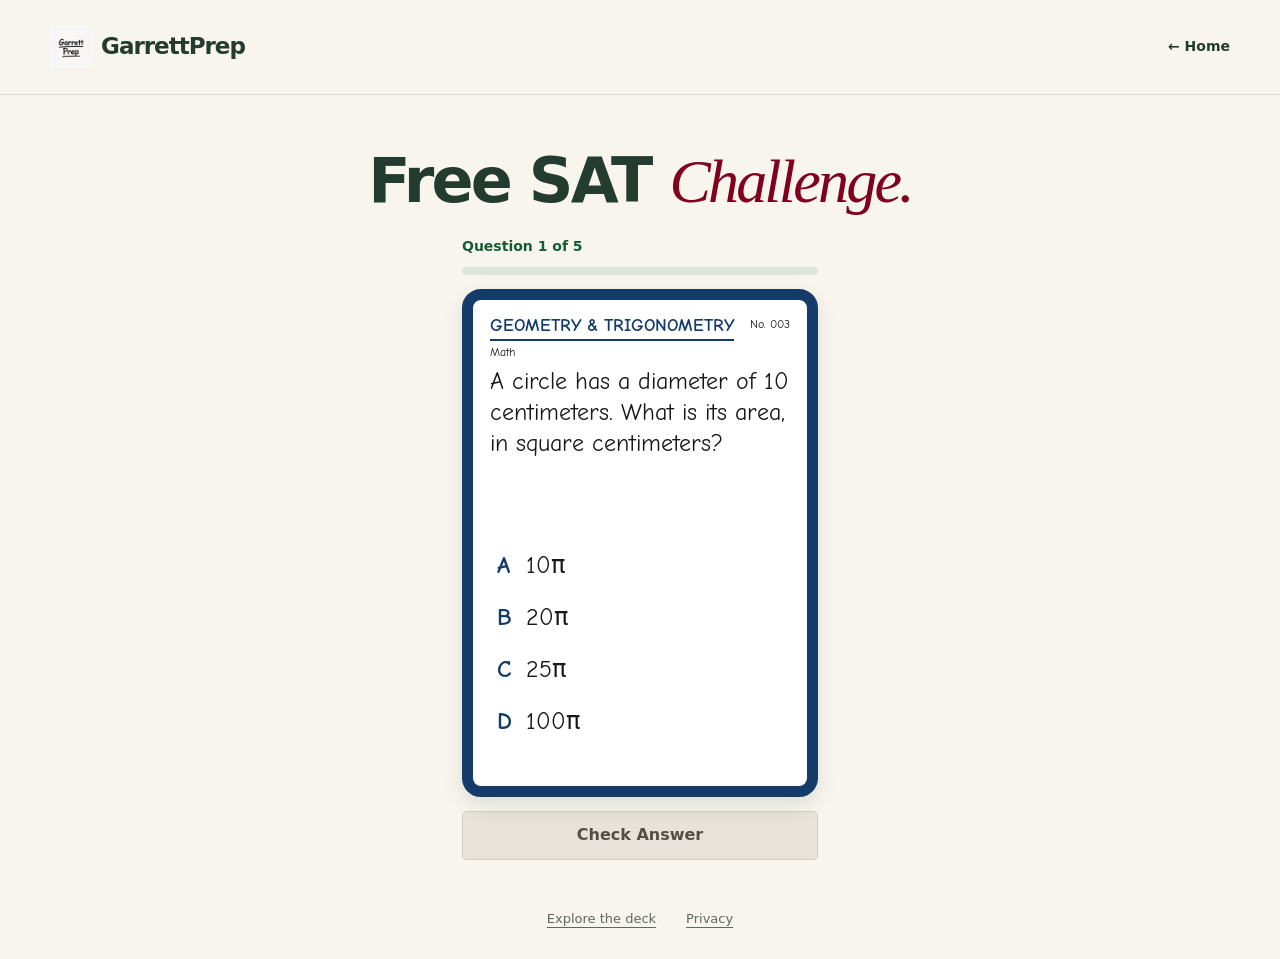
==== commit ee6a0b37: "Let players review either side of checked SAT cards" ====
--- a/challenge.html
+++ b/challenge.html
@@ -62,6 +62,7 @@
             <p id="clue"></p>
           </div>
         </div>
+        <button class="quiz-flip" id="quiz-flip" type="button" aria-label="Flip to the question" hidden></button>
       </article>
       <p class="answer-outcome" id="answer-outcome" aria-hidden="true" hidden></p>
       <button class="button quiz-action" id="check-answer" type="submit" form="answer-form" disabled>Check Answer</button>
--- a/styles.css
+++ b/styles.css
@@ -559,9 +559,11 @@
 .quiz-card {
   --card-color:#153c69;
   --card-tint:#edf3f8;
+  --card-border:clamp(7px,2.1vw,11px);
+  position:relative;
   display:grid;
   aspect-ratio:7 / 10;
-  border:clamp(7px,2.1vw,11px) solid var(--card-color);
+  border:var(--card-border) solid var(--card-color);
   border-radius:19px;
   padding:clamp(10px,3.25vw,17px);
   background:#fff;
@@ -580,7 +582,18 @@
 .quiz-front,.quiz-back {
   display:flex;
   flex-direction:column;
+  grid-area:1 / 1;
   min-width:0}
+.quiz-card.is-checked > :is(.quiz-front,.quiz-back)[hidden] {
+  display:flex;
+  visibility:hidden}
+.quiz-flip {
+  position:absolute;
+  inset:calc(-1 * var(--card-border));
+  border:0;
+  border-radius:inherit;
+  background:transparent;
+  cursor:pointer}
 .quiz-meta {
   display:grid;
   grid-template-columns:minmax(0,1fr) auto;
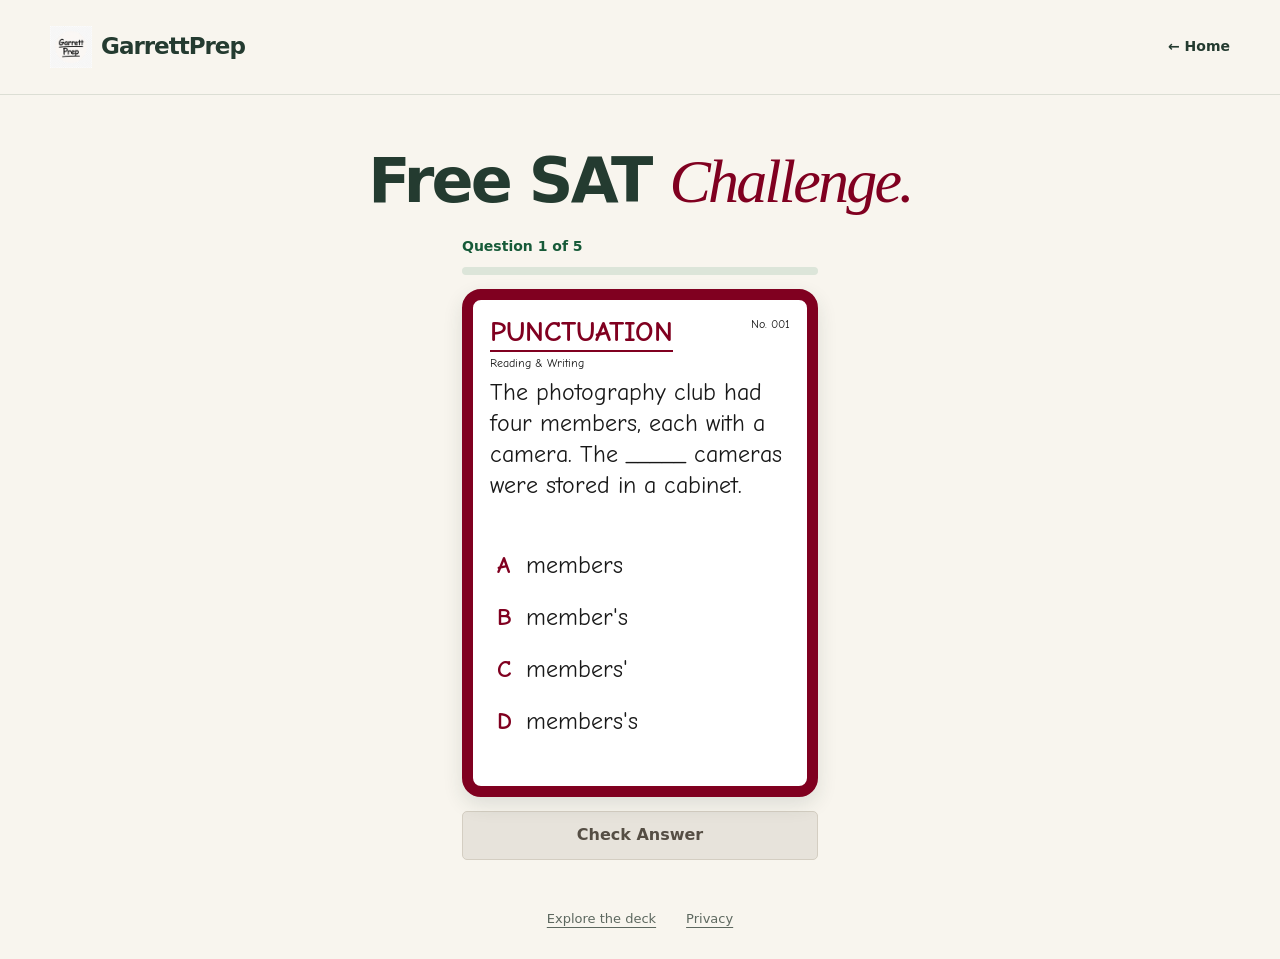
==== commit 689537fa: "Animate checked SAT cards with the deck flip" ====
--- a/challenge.html
+++ b/challenge.html
@@ -38,28 +38,30 @@
         <progress id="progress" max="5" aria-label="Questions answered"></progress>
       </div>
       <article class="quiz-card" id="quiz-card">
-        <form class="quiz-front" id="answer-form">
-          <div class="quiz-meta">
-            <span id="topic"></span>
-            <span id="card-number"></span>
-            <span id="subject"></span>
-          </div>
-          <h2 id="prompt" tabindex="-1"></h2>
-          <div class="answer-options" id="answers" role="radiogroup" aria-labelledby="prompt"></div>
-        </form>
-        <div class="quiz-back" id="feedback" hidden>
-          <h2 class="card-answer" id="feedback-title" tabindex="-1">
-            <span class="card-answer-label" aria-hidden="true">Answer</span>
-            <span class="visually-hidden" id="answer-announcement"></span>
-            <span id="correct-answer"></span>
-          </h2>
-          <div>
-            <h3>Why?</h3>
-            <p id="explanation"></p>
-          </div>
-          <div class="clue">
-            <h3>Clue</h3>
-            <p id="clue"></p>
+        <div class="quiz-sides">
+          <form class="quiz-front" id="answer-form">
+            <div class="quiz-meta">
+              <span id="topic"></span>
+              <span id="card-number"></span>
+              <span id="subject"></span>
+            </div>
+            <h2 id="prompt" tabindex="-1"></h2>
+            <div class="answer-options" id="answers" role="radiogroup" aria-labelledby="prompt"></div>
+          </form>
+          <div class="quiz-back" id="feedback" hidden>
+            <h2 class="card-answer" id="feedback-title" tabindex="-1">
+              <span class="card-answer-label" aria-hidden="true">Answer</span>
+              <span class="visually-hidden" id="answer-announcement"></span>
+              <span id="correct-answer"></span>
+            </h2>
+            <div>
+              <h3>Why?</h3>
+              <p id="explanation"></p>
+            </div>
+            <div class="clue">
+              <h3>Clue</h3>
+              <p id="clue"></p>
+            </div>
           </div>
         </div>
         <button class="quiz-flip" id="quiz-flip" type="button" aria-label="Flip to the question" hidden></button>
--- a/styles.css
+++ b/styles.css
@@ -10,6 +10,7 @@
   font-display:swap}
 
 :root {
+  --card-flip-motion:transform .68s cubic-bezier(.2,.72,.2,1);
   --cream:#f8f5ee;
   --ink:#243b30;
   --green:#165a38;
@@ -274,6 +275,8 @@
   width:100%;
   box-shadow:0 10px 18px #193f2820;
   border-radius:10px}
+.card-flip,.quiz-card {
+  perspective:1100px}
 .card-flip {
   display:block;
   width:100%;
@@ -283,28 +286,29 @@
   background:transparent;
   cursor:pointer;
   position:relative;
-  perspective:1100px;
   border-radius:10px}
+.card-flip-inner,.quiz-sides {
+  transform-style:preserve-3d;
+  -webkit-transform-style:preserve-3d}
 .card-flip-inner {
   display:block;
   width:100%;
   height:100%;
   position:relative;
-  transform-style:preserve-3d;
-  -webkit-transform-style:preserve-3d;
-  transition:transform .68s cubic-bezier(.2,.72,.2,1)}
-.card-flip.is-flipped .card-flip-inner {
+  transition:var(--card-flip-motion)}
+.card-flip.is-flipped .card-flip-inner,.quiz-card.is-revealed .quiz-sides {
   transform:rotateY(180deg)}
 .card-face {
   display:block;
   position:absolute;
   inset:0;
-  border-radius:10px;
+  border-radius:10px}
+.card-face,.quiz-front,.quiz-back {
   backface-visibility:hidden;
   -webkit-backface-visibility:hidden}
 .card-front {
   transform:rotateY(0deg)}
-.card-back {
+.card-back,.quiz-back {
   transform:rotateY(180deg)}
 .card-face img {
   width:100%;
@@ -557,39 +561,43 @@
 .round-progress progress::-webkit-progress-value {
   background:var(--green)}
 .quiz-card {
-  --card-color:#153c69;
-  --card-tint:#edf3f8;
   --card-border:clamp(7px,2.1vw,11px);
   position:relative;
+  border-radius:19px;
+  color:#181818;
+  font:400 clamp(19px,5.7vw,24px)/1.3 "Comic Neue","Comic Sans MS",system-ui,sans-serif}
+.quiz-sides {
   display:grid;
   aspect-ratio:7 / 10;
+  transform:rotateY(0deg)}
+.quiz-card.is-animated .quiz-sides {
+  transition:var(--card-flip-motion)}
+.quiz-front,.quiz-back {
+  display:flex;
+  flex-direction:column;
+  grid-area:1 / 1;
+  min-width:0;
   border:var(--card-border) solid var(--card-color);
   border-radius:19px;
   padding:clamp(10px,3.25vw,17px);
   background:#fff;
-  color:#181818;
-  font:400 clamp(19px,5.7vw,24px)/1.3 "Comic Neue","Comic Sans MS",system-ui,sans-serif;
   box-shadow:0 8px 20px #233c301f}
-.quiz-card.is-reading {
+.quiz-front {
+  --card-color:#153c69;
+  --card-tint:#edf3f8}
+.quiz-back {
+  --card-color:#7d5e00;
+  --card-tint:#fdf8e9}
+.quiz-card.is-reading .quiz-front {
   --card-color:var(--wine);
   --card-tint:#f9eef0}
-.quiz-card.is-revealed {
-  --card-color:#7d5e00;
-  --card-tint:#fdf8e9}
-.quiz-card.is-reading.is-revealed {
+.quiz-card.is-reading .quiz-back {
   --card-color:#12563b;
   --card-tint:#eff7f1}
-.quiz-front,.quiz-back {
-  display:flex;
-  flex-direction:column;
-  grid-area:1 / 1;
-  min-width:0}
-.quiz-card.is-checked > :is(.quiz-front,.quiz-back)[hidden] {
-  display:flex;
-  visibility:hidden}
 .quiz-flip {
   position:absolute;
-  inset:calc(-1 * var(--card-border));
+  inset:0;
+  z-index:1;
   border:0;
   border-radius:inherit;
   background:transparent;
@@ -913,7 +921,7 @@
 }
 
 @media(prefers-reduced-motion:reduce) {
-  .card-flip-inner {
+  .card-flip-inner,.quiz-card.is-animated .quiz-sides {
     transition:none}
   html {
   scroll-behavior:auto}
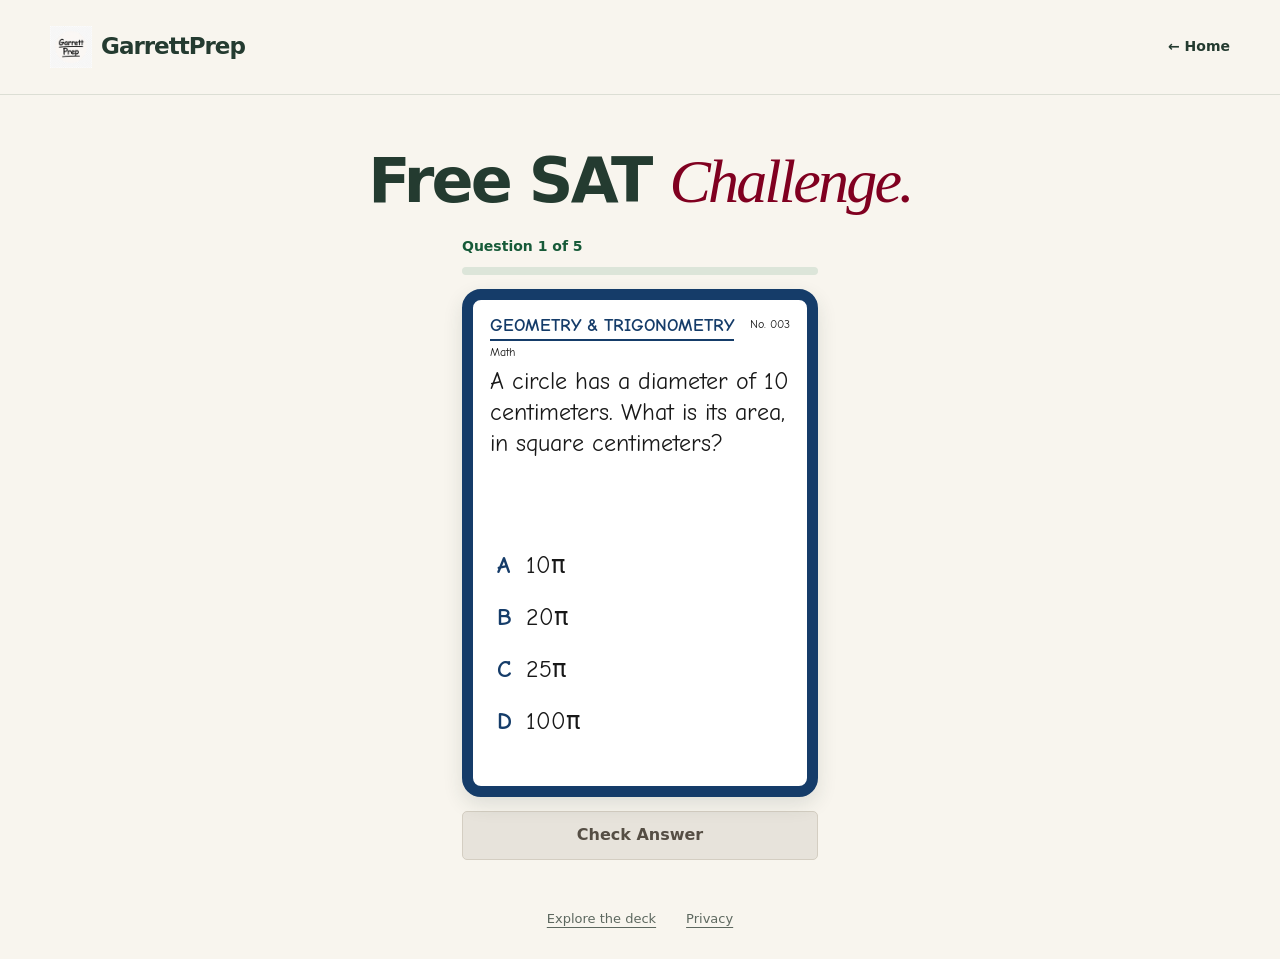
==== commit a29bd855: "Improve early-access funnel: challenge.html" ====
--- a/challenge.html
+++ b/challenge.html
@@ -14,6 +14,7 @@
   <link rel="stylesheet" href="styles.css">
   <script src="product-config.js" defer></script>
   <script src="challenge-questions.js" defer></script>
+  <script src="launch.js" defer></script>
   <script src="challenge.js" defer></script>
 </head>
 <body class="challenge-page">
@@ -87,15 +88,42 @@
       </div>
       <article class="results-deck">
         <div>
-          <h3>Take the challenge to the table.</h3>
-          <p>The 120-card GarrettPrep SAT Prep Deck makes a gift for teens and a screen-free game for the family. Study solo or play together, with answers, explanations, and clues on the study cards.</p>
-          <a class="button" id="product-cta" href="./#launch">Join the Waitlist <span aria-hidden="true">→</span></a>
+          <h3>Want to bring these questions to your kitchen table?</h3>
+          <p>The physical SAT Prep Deck includes 100 practice questions. Draw a card, solve it, then flip for the explanation and a clue to remember. Study solo or challenge your family.</p>
+          <a class="button" id="product-cta" hidden></a>
         </div>
         <figure class="deck-art" aria-label="GarrettPrep study and gameplay card artwork">
           <img src="assets/reading-front.webp" width="525" height="750" alt="" loading="lazy">
           <img src="assets/game-front-v4.webp" width="525" height="750" alt="" loading="lazy">
           <img src="assets/math-front.webp" width="525" height="750" alt="" loading="lazy">
         </figure>
+        <div class="form-panel result-signup">
+          <h3>Get first access to the SAT Prep Deck</h3>
+          <p>Join the launch list for pricing and ordering details as soon as they’re confirmed. Free to join. Pricing and shipping dates are still being finalized.</p>
+<form name="deck-launch" method="POST" data-netlify="true" netlify-honeypot="bot-field" action="/thank-you" id="launch-form">
+<input type="hidden" name="form-name" value="deck-launch">
+<input type="hidden" name="utm_source" value="">
+<input type="hidden" name="utm_medium" value="">
+<input type="hidden" name="utm_campaign" value="">
+<input type="hidden" name="utm_content" value="">
+<input type="hidden" name="signup_location" value="challenge-results">
+<p hidden>
+<label>Leave this blank <input name="bot-field" tabindex="-1" autocomplete="off">
+</label>
+</p>
+<label for="email">Your email address</label>
+<input type="email" id="email" name="email" placeholder="you@example.com" autocomplete="email" required maxlength="254">
+<label class="consent">
+<input type="checkbox" name="consent" value="Yes — send me GarrettPrep deck and launch updates" required>
+<span>I agree to receive GarrettPrep deck and launch updates by email.</span>
+</label>
+<button class="button" type="submit">Get First Access</button>
+<p class="form-status" id="form-status" role="status" aria-live="polite">
+</p>
+<p class="quiet">Opt out anytime. <a href="privacy.html">How we use your email</a>
+</p>
+</form>
+        </div>
       </article>
     </section>
   </main>
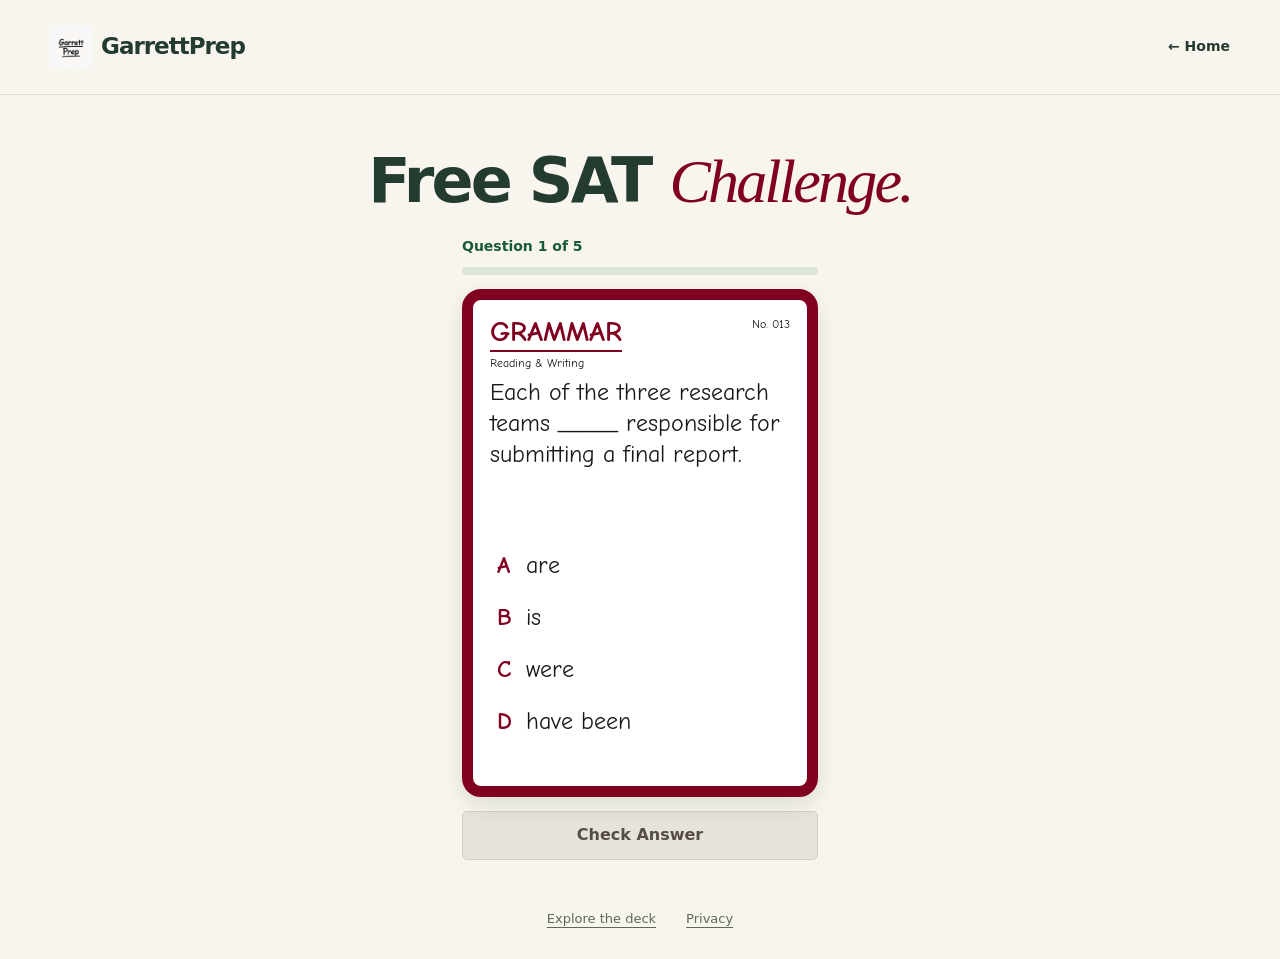
==== commit 7d5b0aba: "Align challenge-results form consent copy with launch-only updates" ====
--- a/challenge.html
+++ b/challenge.html
@@ -115,7 +115,7 @@
 <input type="email" id="email" name="email" placeholder="you@example.com" autocomplete="email" required maxlength="254">
 <label class="consent">
 <input type="checkbox" name="consent" value="Yes — send me GarrettPrep deck and launch updates" required>
-<span>I agree to receive GarrettPrep deck and launch updates by email.</span>
+<span>I agree to receive GarrettPrep launch updates by email.</span>
 </label>
 <button class="button" type="submit">Get First Access</button>
 <p class="form-status" id="form-status" role="status" aria-live="polite">
--- a/styles.css
+++ b/styles.css
@@ -937,3 +937,53 @@
   .inside .inside-headline {
     font-size:clamp(36px,9vw,48px)}
 }
+
+.hero {grid-template-areas:"copy preview";grid-template-rows:auto}
+.hero-copy {align-self:center}
+.preview-stage {text-decoration:none;gap:14px;cursor:pointer}
+.preview-stage:focus-visible {outline:3px solid var(--wine);outline-offset:4px}
+.result-signup {grid-column:1/-1;background:#fff;border-color:#cedac9}
+@media (hover:hover) {
+  .preview-stage:hover {box-shadow:0 12px 28px #233c3029}
+  .preview-stage:hover .preview-action {background:#641329}
+}
+@media (hover:hover) and (prefers-reduced-motion:no-preference) {
+  .preview-stage {transition:transform .18s,box-shadow .18s}
+  .preview-stage:hover {transform:translateY(-3px)}
+}
+@media(max-width:800px) {
+  .hero {grid-template-areas:"copy" "preview"}
+  .preview-action {width:100%}
+}
+
+/* Responsive two-card sample on the challenge invitation. These are the real approved card assets. */
+.preview-stage .preview-deck {
+  display:block;
+  position:relative;
+  width:min(100%,360px);
+  aspect-ratio:10 / 9;
+  isolation:isolate;
+}
+.preview-stage .preview-deck .preview-card {
+  position:absolute;
+  display:block;
+  width:56%;
+  max-width:none;
+  height:auto;
+  border-radius:11px;
+  box-shadow:0 15px 26px #233c303b;
+}
+.preview-stage .preview-card-reading {
+  left:6%;
+  top:7%;
+  transform:rotate(-9deg);
+}
+.preview-stage .preview-card-math {
+  right:6%;
+  top:0;
+  transform:rotate(9deg);
+}
+@media(max-width:540px) {
+  .preview-stage .preview-deck {width:min(100%,290px)}
+  .preview-stage .preview-deck .preview-card {border-radius:9px}
+}
